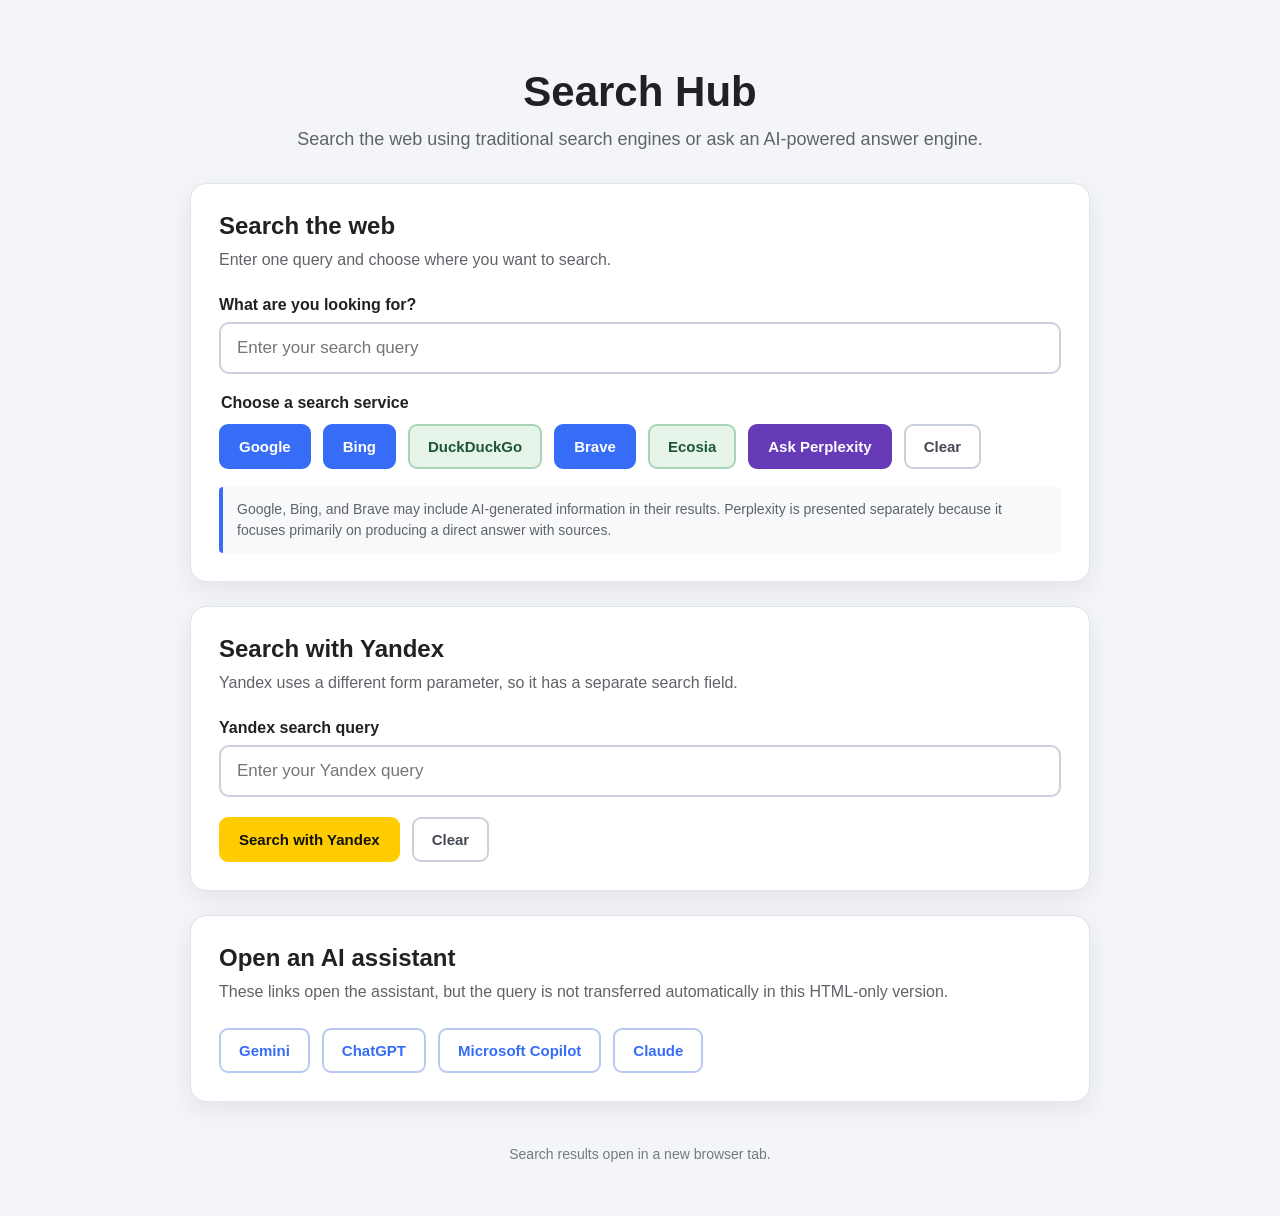
==== search/index.html @ da73d18c "google search and ai enhanced version" ====
<!DOCTYPE html>
<html lang="en">
<head>
	<meta charset="UTF-8">

	<meta
			name="viewport"
			content="width=device-width, initial-scale=1.0"
	>

	<title>Search Hub</title>

	<style>
        * {
            box-sizing: border-box;
        }

        body {
            margin: 0;
            padding: 40px 20px;
            min-height: 100vh;

            font-family: Arial, sans-serif;
            color: #202124;
            background-color: #f3f5f9;
        }

        .container {
            width: 100%;
            max-width: 900px;
            margin: 0 auto;
        }

        .page-header {
            margin-bottom: 30px;
            text-align: center;
        }

        .page-header h1 {
            margin-bottom: 10px;
            font-size: 42px;
        }

        .page-header p {
            margin: 0;
            color: #5f6368;
            font-size: 18px;
            line-height: 1.5;
        }

        .card {
            margin-bottom: 24px;
            padding: 28px;

            background-color: white;
            border: 1px solid #dfe3eb;
            border-radius: 16px;
            box-shadow: 0 8px 24px rgba(32, 33, 36, 0.08);
        }

        .card h2 {
            margin-top: 0;
            margin-bottom: 8px;
        }

        .section-description {
            margin-top: 0;
            margin-bottom: 24px;
            color: #5f6368;
            line-height: 1.5;
        }

        .search-label {
            display: block;
            margin-bottom: 8px;
            font-weight: bold;
        }

        .search-input {
            width: 100%;
            padding: 14px 16px;
            margin-bottom: 20px;

            font-size: 17px;
            border: 2px solid #cbd1dc;
            border-radius: 10px;
            outline: none;
        }

        .search-input:focus {
            border-color: #376df6;
        }

        fieldset {
            margin: 0;
            padding: 0;
            border: none;
        }

        legend {
            margin-bottom: 12px;
            font-weight: bold;
        }

        .engine-buttons {
            display: flex;
            flex-wrap: wrap;
            gap: 12px;
        }

        .engine-button,
        .reset-button,
        .assistant-link {
            padding: 12px 18px;

            font-family: inherit;
            font-size: 15px;
            font-weight: bold;
            text-decoration: none;

            border-radius: 9px;
            cursor: pointer;
        }

        .engine-button {
            color: white;
            background-color: #376df6;
            border: 2px solid #376df6;
        }

        .engine-button:hover {
            background-color: #2458d8;
            border-color: #2458d8;
        }

        .ai-button {
            background-color: #673ab7;
            border-color: #673ab7;
        }

        .ai-button:hover {
            background-color: #512da8;
            border-color: #512da8;
        }

        .privacy-button {
            color: #1d5632;
            background-color: #e6f4ea;
            border-color: #a8d5b6;
        }

        .privacy-button:hover {
            background-color: #d5eddc;
            border-color: #7fbf93;
        }

        .reset-button {
            color: #454a52;
            background-color: white;
            border: 2px solid #cbd1dc;
        }

        .reset-button:hover {
            background-color: #f1f3f4;
        }

        .yandex-button {
            color: #111111;
            background-color: #ffcc00;
            border-color: #ffcc00;
        }

        .yandex-button:hover {
            background-color: #efbd00;
            border-color: #efbd00;
        }

        .assistant-links {
            display: flex;
            flex-wrap: wrap;
            gap: 12px;
        }

        .assistant-link {
            display: inline-block;

            color: #376df6;
            background-color: white;
            border: 2px solid #b9c9f4;
        }

        .assistant-link:hover {
            color: white;
            background-color: #376df6;
            border-color: #376df6;
        }

        .note {
            margin-top: 18px;
            margin-bottom: 0;
            padding: 12px 14px;

            color: #5f6368;
            background-color: #f8f9fa;
            border-left: 4px solid #376df6;
            border-radius: 4px;

            font-size: 14px;
            line-height: 1.5;
        }

        footer {
            padding-top: 6px;
            color: #747981;
            text-align: center;
            font-size: 14px;
        }

        @media (max-width: 600px) {
            body {
                padding: 20px 12px;
            }

            .page-header h1 {
                font-size: 34px;
            }

            .card {
                padding: 20px;
            }

            .engine-button,
            .reset-button,
            .assistant-link {
                width: 100%;
                text-align: center;
            }
        }
	</style>
</head>

<body>

<div class="container">

	<header class="page-header">
		<h1>Search Hub</h1>

		<p>
			Search the web using traditional search engines
			or ask an AI-powered answer engine.
		</p>
	</header>

	<main>

		<!--
			Most search engines below accept the user's
			search text through a URL parameter named "q".
		-->
		<section class="card">
			<h2>Search the web</h2>

			<p class="section-description">
				Enter one query and choose where you want
				to search.
			</p>

			<form
					action="https://www.google.com/search"
					method="get"
					target="_blank"
			>
				<label
						class="search-label"
						for="main-search"
				>
					What are you looking for?
				</label>

				<input
						class="search-input"
						type="search"
						id="main-search"
						name="q"
						placeholder="Enter your search query"
						maxlength="200"
						required
				>

				<fieldset>
					<legend>Choose a search service</legend>

					<div class="engine-buttons">

						<button
								class="engine-button"
								type="submit"
								formaction="https://www.google.com/search"
						>
							Google
						</button>

						<button
								class="engine-button"
								type="submit"
								formaction="https://www.bing.com/search"
						>
							Bing
						</button>

						<button
								class="engine-button privacy-button"
								type="submit"
								formaction="https://duckduckgo.com/"
						>
							DuckDuckGo
						</button>

						<button
								class="engine-button"
								type="submit"
								formaction="https://search.brave.com/search"
						>
							Brave
						</button>

						<button
								class="engine-button privacy-button"
								type="submit"
								formaction="https://www.ecosia.org/search"
						>
							Ecosia
						</button>

						<button
								class="engine-button ai-button"
								type="submit"
								formaction="https://www.perplexity.ai/search"
						>
							Ask Perplexity
						</button>

						<button
								class="reset-button"
								type="reset"
						>
							Clear
						</button>

					</div>
				</fieldset>
			</form>

			<p class="note">
				Google, Bing, and Brave may include
				AI-generated information in their results.
				Perplexity is presented separately because
				it focuses primarily on producing a direct
				answer with sources.
			</p>
		</section>

		<!--
			Yandex uses a parameter named "text" instead of "q",
			so it needs its own form in an HTML-only solution.
		-->
		<section class="card">
			<h2>Search with Yandex</h2>

			<p class="section-description">
				Yandex uses a different form parameter,
				so it has a separate search field.
			</p>

			<form
					action="https://yandex.com/search/"
					method="get"
					target="_blank"
			>
				<label
						class="search-label"
						for="yandex-search"
				>
					Yandex search query
				</label>

				<input
						class="search-input"
						type="search"
						id="yandex-search"
						name="text"
						placeholder="Enter your Yandex query"
						maxlength="200"
						required
				>

				<div class="engine-buttons">
					<button
							class="engine-button yandex-button"
							type="submit"
					>
						Search with Yandex
					</button>

					<button
							class="reset-button"
							type="reset"
					>
						Clear
					</button>
				</div>
			</form>
		</section>

		<section class="card">
			<h2>Open an AI assistant</h2>

			<p class="section-description">
				These links open the assistant, but the query
				is not transferred automatically in this
				HTML-only version.
			</p>

			<nav
					class="assistant-links"
					aria-label="AI assistants"
			>
				<a
						class="assistant-link"
						href="https://gemini.google.com/"
						target="_blank"
						rel="noopener noreferrer"
				>
					Gemini
				</a>

				<a
						class="assistant-link"
						href="https://chatgpt.com/"
						target="_blank"
						rel="noopener noreferrer"
				>
					ChatGPT
				</a>

				<a
						class="assistant-link"
						href="https://copilot.microsoft.com/"
						target="_blank"
						rel="noopener noreferrer"
				>
					Microsoft Copilot
				</a>

				<a
						class="assistant-link"
						href="https://claude.ai/"
						target="_blank"
						rel="noopener noreferrer"
				>
					Claude
				</a>
			</nav>
		</section>

	</main>

	<footer>
		<p>
			Search results open in a new browser tab.
		</p>
	</footer>

</div>

</body>
</html>
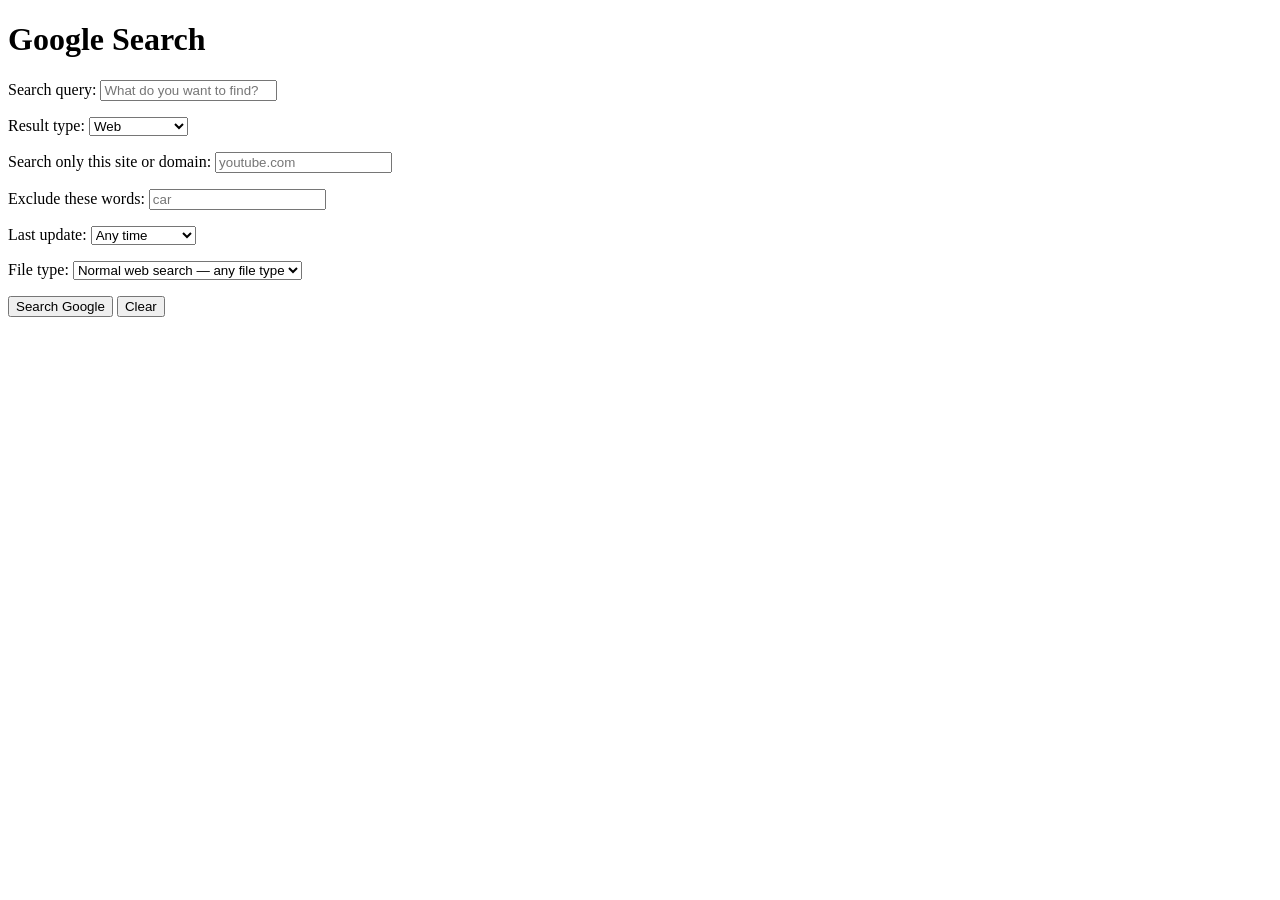
==== commit 8bd897ed: "google search fixed" ====
--- a/search/index.html
+++ b/search/index.html
@@ -2,477 +2,123 @@
 <html lang="en">
 <head>
 	<meta charset="UTF-8">
-
 	<meta
 			name="viewport"
 			content="width=device-width, initial-scale=1.0"
 	>
 
-	<title>Search Hub</title>
-
-	<style>
-        * {
-            box-sizing: border-box;
-        }
-
-        body {
-            margin: 0;
-            padding: 40px 20px;
-            min-height: 100vh;
-
-            font-family: Arial, sans-serif;
-            color: #202124;
-            background-color: #f3f5f9;
-        }
-
-        .container {
-            width: 100%;
-            max-width: 900px;
-            margin: 0 auto;
-        }
-
-        .page-header {
-            margin-bottom: 30px;
-            text-align: center;
-        }
-
-        .page-header h1 {
-            margin-bottom: 10px;
-            font-size: 42px;
-        }
-
-        .page-header p {
-            margin: 0;
-            color: #5f6368;
-            font-size: 18px;
-            line-height: 1.5;
-        }
-
-        .card {
-            margin-bottom: 24px;
-            padding: 28px;
-
-            background-color: white;
-            border: 1px solid #dfe3eb;
-            border-radius: 16px;
-            box-shadow: 0 8px 24px rgba(32, 33, 36, 0.08);
-        }
-
-        .card h2 {
-            margin-top: 0;
-            margin-bottom: 8px;
-        }
-
-        .section-description {
-            margin-top: 0;
-            margin-bottom: 24px;
-            color: #5f6368;
-            line-height: 1.5;
-        }
-
-        .search-label {
-            display: block;
-            margin-bottom: 8px;
-            font-weight: bold;
-        }
-
-        .search-input {
-            width: 100%;
-            padding: 14px 16px;
-            margin-bottom: 20px;
-
-            font-size: 17px;
-            border: 2px solid #cbd1dc;
-            border-radius: 10px;
-            outline: none;
-        }
-
-        .search-input:focus {
-            border-color: #376df6;
-        }
-
-        fieldset {
-            margin: 0;
-            padding: 0;
-            border: none;
-        }
-
-        legend {
-            margin-bottom: 12px;
-            font-weight: bold;
-        }
-
-        .engine-buttons {
-            display: flex;
-            flex-wrap: wrap;
-            gap: 12px;
-        }
-
-        .engine-button,
-        .reset-button,
-        .assistant-link {
-            padding: 12px 18px;
-
-            font-family: inherit;
-            font-size: 15px;
-            font-weight: bold;
-            text-decoration: none;
-
-            border-radius: 9px;
-            cursor: pointer;
-        }
-
-        .engine-button {
-            color: white;
-            background-color: #376df6;
-            border: 2px solid #376df6;
-        }
-
-        .engine-button:hover {
-            background-color: #2458d8;
-            border-color: #2458d8;
-        }
-
-        .ai-button {
-            background-color: #673ab7;
-            border-color: #673ab7;
-        }
-
-        .ai-button:hover {
-            background-color: #512da8;
-            border-color: #512da8;
-        }
-
-        .privacy-button {
-            color: #1d5632;
-            background-color: #e6f4ea;
-            border-color: #a8d5b6;
-        }
-
-        .privacy-button:hover {
-            background-color: #d5eddc;
-            border-color: #7fbf93;
-        }
-
-        .reset-button {
-            color: #454a52;
-            background-color: white;
-            border: 2px solid #cbd1dc;
-        }
-
-        .reset-button:hover {
-            background-color: #f1f3f4;
-        }
-
-        .yandex-button {
-            color: #111111;
-            background-color: #ffcc00;
-            border-color: #ffcc00;
-        }
-
-        .yandex-button:hover {
-            background-color: #efbd00;
-            border-color: #efbd00;
-        }
-
-        .assistant-links {
-            display: flex;
-            flex-wrap: wrap;
-            gap: 12px;
-        }
-
-        .assistant-link {
-            display: inline-block;
-
-            color: #376df6;
-            background-color: white;
-            border: 2px solid #b9c9f4;
-        }
-
-        .assistant-link:hover {
-            color: white;
-            background-color: #376df6;
-            border-color: #376df6;
-        }
-
-        .note {
-            margin-top: 18px;
-            margin-bottom: 0;
-            padding: 12px 14px;
-
-            color: #5f6368;
-            background-color: #f8f9fa;
-            border-left: 4px solid #376df6;
-            border-radius: 4px;
-
-            font-size: 14px;
-            line-height: 1.5;
-        }
-
-        footer {
-            padding-top: 6px;
-            color: #747981;
-            text-align: center;
-            font-size: 14px;
-        }
-
-        @media (max-width: 600px) {
-            body {
-                padding: 20px 12px;
-            }
-
-            .page-header h1 {
-                font-size: 34px;
-            }
-
-            .card {
-                padding: 20px;
-            }
-
-            .engine-button,
-            .reset-button,
-            .assistant-link {
-                width: 100%;
-                text-align: center;
-            }
-        }
-	</style>
+	<title>Google Search Form</title>
 </head>
 
 <body>
 
-<div class="container">
+<h1>Google Search</h1>
 
-	<header class="page-header">
-		<h1>Search Hub</h1>
+<form
+		action="https://www.google.com/search"
+		method="get"
+		target="_blank"
+>
 
-		<p>
-			Search the web using traditional search engines
-			or ask an AI-powered answer engine.
-		</p>
-	</header>
+	<p>
+		<label for="search-query">
+			Search query:
+		</label>
 
-	<main>
+		<input
+				type="search"
+				id="search-query"
+				name="q"
+				placeholder="What do you want to find?"
+				required
+		>
+	</p>
 
-		<!--
-			Most search engines below accept the user's
-			search text through a URL parameter named "q".
-		-->
-		<section class="card">
-			<h2>Search the web</h2>
+	<p>
+		<label for="search-filter">
+			Result type:
+		</label>
+<!--https://support.google.com/websearch/answer/2466433?hl=en-->
+		<select id="search-filter" name="udm">
+			<option value="" selected>Web</option>
+			<option value="36">Books</option>
+			<option value="18">Forums</option>
+			<option value="2">Images</option>
+			<option value="12">News</option>
+			<option value="28">Shopping</option>
+			<option value="39">Short Videos</option>
+			<option value="7">Videos</option>
+		</select>
+	</p>
 
-			<p class="section-description">
-				Enter one query and choose where you want
-				to search.
-			</p>
+	<p>
+		<label for="site-search">
+			Search only this site or domain:
+		</label>
 
-			<form
-					action="https://www.google.com/search"
-					method="get"
-					target="_blank"
-			>
-				<label
-						class="search-label"
-						for="main-search"
-				>
-					What are you looking for?
-				</label>
+		<input
+				type="text"
+				id="site-search"
+				name="as_sitesearch"
+				placeholder="youtube.com"
+		>
+	</p>
 
-				<input
-						class="search-input"
-						type="search"
-						id="main-search"
-						name="q"
-						placeholder="Enter your search query"
-						maxlength="200"
-						required
-				>
+	<p>
+		<label for="excluded-words">
+			Exclude these words:
+		</label>
 
-				<fieldset>
-					<legend>Choose a search service</legend>
+		<input
+				type="text"
+				id="excluded-words"
+				name="as_eq"
+				placeholder="car"
+		>
+	</p>
 
-					<div class="engine-buttons">
+	<p>
+		<label for="last-update">
+			Last update:
+		</label>
 
-						<button
-								class="engine-button"
-								type="submit"
-								formaction="https://www.google.com/search"
-						>
-							Google
-						</button>
+		<select id="last-update" name="as_qdr">
+			<option value="" selected>Any time</option>
+			<option value="d">Past 24 hours</option>
+			<option value="w">Past week</option>
+			<option value="m">Past month</option>
+			<option value="y">Past year</option>
+		</select>
+	</p>
 
-						<button
-								class="engine-button"
-								type="submit"
-								formaction="https://www.bing.com/search"
-						>
-							Bing
-						</button>
+	<p>
+		<label for="file-type">
+			File type:
+		</label>
 
-						<button
-								class="engine-button privacy-button"
-								type="submit"
-								formaction="https://duckduckgo.com/"
-						>
-							DuckDuckGo
-						</button>
+		<select id="file-type" name="as_filetype">
+			<option value="" selected>
+				Normal web search — any file type
+			</option>
 
-						<button
-								class="engine-button"
-								type="submit"
-								formaction="https://search.brave.com/search"
-						>
-							Brave
-						</button>
+			<option value="pdf">PDF</option>
+			<option value="doc">Microsoft Word</option>
+			<option value="xls">Microsoft Excel</option>
+			<option value="ppt">Microsoft PowerPoint</option>
+			<option value="rtf">Rich Text Format</option>
+			<option value="txt">Text file</option>
+		</select>
+	</p>
 
-						<button
-								class="engine-button privacy-button"
-								type="submit"
-								formaction="https://www.ecosia.org/search"
-						>
-							Ecosia
-						</button>
+	<button type="submit">
+		Search Google
+	</button>
 
-						<button
-								class="engine-button ai-button"
-								type="submit"
-								formaction="https://www.perplexity.ai/search"
-						>
-							Ask Perplexity
-						</button>
+	<button type="reset">
+		Clear
+	</button>
 
-						<button
-								class="reset-button"
-								type="reset"
-						>
-							Clear
-						</button>
-
-					</div>
-				</fieldset>
-			</form>
-
-			<p class="note">
-				Google, Bing, and Brave may include
-				AI-generated information in their results.
-				Perplexity is presented separately because
-				it focuses primarily on producing a direct
-				answer with sources.
-			</p>
-		</section>
-
-		<!--
-			Yandex uses a parameter named "text" instead of "q",
-			so it needs its own form in an HTML-only solution.
-		-->
-		<section class="card">
-			<h2>Search with Yandex</h2>
-
-			<p class="section-description">
-				Yandex uses a different form parameter,
-				so it has a separate search field.
-			</p>
-
-			<form
-					action="https://yandex.com/search/"
-					method="get"
-					target="_blank"
-			>
-				<label
-						class="search-label"
-						for="yandex-search"
-				>
-					Yandex search query
-				</label>
-
-				<input
-						class="search-input"
-						type="search"
-						id="yandex-search"
-						name="text"
-						placeholder="Enter your Yandex query"
-						maxlength="200"
-						required
-				>
-
-				<div class="engine-buttons">
-					<button
-							class="engine-button yandex-button"
-							type="submit"
-					>
-						Search with Yandex
-					</button>
-
-					<button
-							class="reset-button"
-							type="reset"
-					>
-						Clear
-					</button>
-				</div>
-			</form>
-		</section>
-
-		<section class="card">
-			<h2>Open an AI assistant</h2>
-
-			<p class="section-description">
-				These links open the assistant, but the query
-				is not transferred automatically in this
-				HTML-only version.
-			</p>
-
-			<nav
-					class="assistant-links"
-					aria-label="AI assistants"
-			>
-				<a
-						class="assistant-link"
-						href="https://gemini.google.com/"
-						target="_blank"
-						rel="noopener noreferrer"
-				>
-					Gemini
-				</a>
-
-				<a
-						class="assistant-link"
-						href="https://chatgpt.com/"
-						target="_blank"
-						rel="noopener noreferrer"
-				>
-					ChatGPT
-				</a>
-
-				<a
-						class="assistant-link"
-						href="https://copilot.microsoft.com/"
-						target="_blank"
-						rel="noopener noreferrer"
-				>
-					Microsoft Copilot
-				</a>
-
-				<a
-						class="assistant-link"
-						href="https://claude.ai/"
-						target="_blank"
-						rel="noopener noreferrer"
-				>
-					Claude
-				</a>
-			</nav>
-		</section>
-
-	</main>
-
-	<footer>
-		<p>
-			Search results open in a new browser tab.
-		</p>
-	</footer>
-
-</div>
+</form>
 
 </body>
 </html>
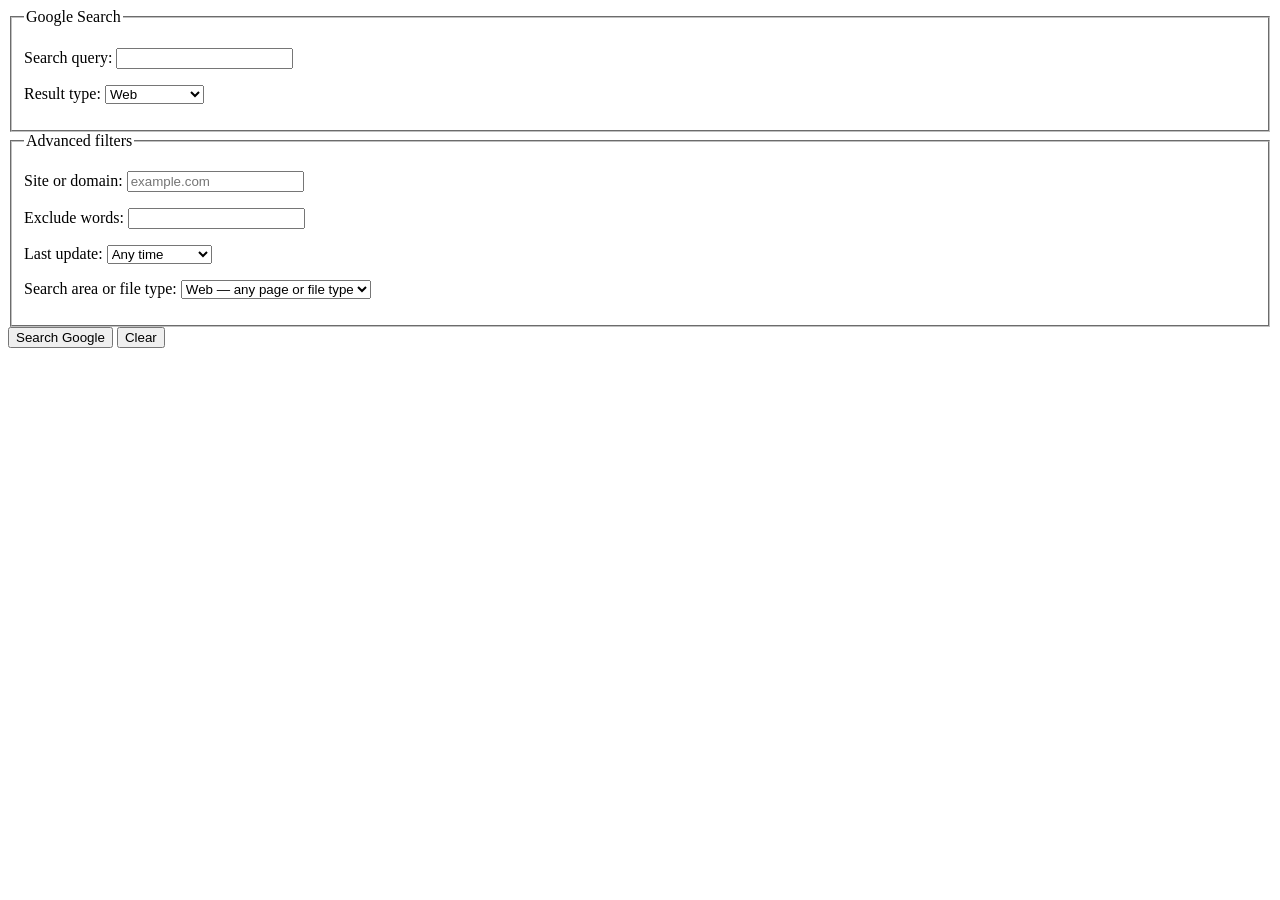
==== commit bfa912f9: "google search fixed" ====
--- a/search/index.html
+++ b/search/index.html
@@ -2,123 +2,103 @@
 <html lang="en">
 <head>
 	<meta charset="UTF-8">
-	<meta
-			name="viewport"
-			content="width=device-width, initial-scale=1.0"
-	>
-
+	<meta name="viewport" content="width=device-width, initial-scale=1.0">
 	<title>Google Search Form</title>
 </head>
 
 <body>
-
-<h1>Google Search</h1>
-
 <form
 		action="https://www.google.com/search"
 		method="get"
 		target="_blank"
 >
+	<fieldset>
+		<legend>Google Search</legend>
 
-	<p>
-		<label for="search-query">
-			Search query:
-		</label>
+		<p>
+			<label for="search-query">Search query:</label>
 
-		<input
-				type="search"
-				id="search-query"
-				name="q"
-				placeholder="What do you want to find?"
-				required
-		>
-	</p>
+			<input
+					type="search"
+					id="search-query"
+					name="q"
+					required
+			>
+		</p>
 
-	<p>
-		<label for="search-filter">
-			Result type:
-		</label>
-<!--https://support.google.com/websearch/answer/2466433?hl=en-->
-		<select id="search-filter" name="udm">
-			<option value="" selected>Web</option>
-			<option value="36">Books</option>
-			<option value="18">Forums</option>
-			<option value="2">Images</option>
-			<option value="12">News</option>
-			<option value="28">Shopping</option>
-			<option value="39">Short Videos</option>
-			<option value="7">Videos</option>
-		</select>
-	</p>
+		<p>
+			<label for="result-type">Result type:</label>
 
-	<p>
-		<label for="site-search">
-			Search only this site or domain:
-		</label>
+			<select id="result-type" name="udm">
+				<option value="" selected>Web</option>
+				<option value="36">Books</option>
+				<option value="18">Forums</option>
+				<option value="2">Images</option>
+				<option value="12">News</option>
+				<option value="28">Shopping</option>
+				<option value="39">Short Videos</option>
+				<option value="7">Videos</option>
+			</select>
+		</p>
+	</fieldset>
 
-		<input
-				type="text"
-				id="site-search"
-				name="as_sitesearch"
-				placeholder="youtube.com"
-		>
-	</p>
+	<fieldset>
+		<legend>Advanced filters</legend>
 
-	<p>
-		<label for="excluded-words">
-			Exclude these words:
-		</label>
+<!--		extended with paramaters from https://support.google.com/websearch/answer/2466433?hl=en-->
 
-		<input
-				type="text"
-				id="excluded-words"
-				name="as_eq"
-				placeholder="car"
-		>
-	</p>
+		<p>
+			<label for="site-search">Site or domain:</label>
 
-	<p>
-		<label for="last-update">
-			Last update:
-		</label>
+			<input
+					type="text"
+					id="site-search"
+					name="as_sitesearch"
+					placeholder="example.com"
+			>
+		</p>
 
-		<select id="last-update" name="as_qdr">
-			<option value="" selected>Any time</option>
-			<option value="d">Past 24 hours</option>
-			<option value="w">Past week</option>
-			<option value="m">Past month</option>
-			<option value="y">Past year</option>
-		</select>
-	</p>
+		<p>
+			<label for="excluded-words">Exclude words:</label>
 
-	<p>
-		<label for="file-type">
-			File type:
-		</label>
+			<input
+					type="text"
+					id="excluded-words"
+					name="as_eq"
+			>
+		</p>
 
-		<select id="file-type" name="as_filetype">
-			<option value="" selected>
-				Normal web search — any file type
-			</option>
+		<p>
+			<label for="last-update">Last update:</label>
 
-			<option value="pdf">PDF</option>
-			<option value="doc">Microsoft Word</option>
-			<option value="xls">Microsoft Excel</option>
-			<option value="ppt">Microsoft PowerPoint</option>
-			<option value="rtf">Rich Text Format</option>
-			<option value="txt">Text file</option>
-		</select>
-	</p>
+			<select id="last-update" name="as_qdr">
+				<option value="" selected>Any time</option>
+				<option value="d">Past 24 hours</option>
+				<option value="w">Past week</option>
+				<option value="m">Past month</option>
+				<option value="y">Past year</option>
+			</select>
+		</p>
 
-	<button type="submit">
-		Search Google
-	</button>
+		<p>
+			<label for="file-type">Search area or file type:</label>
 
-	<button type="reset">
-		Clear
-	</button>
+			<select id="file-type" name="as_filetype">
+				<option value="" selected>
+					Web — any page or file type
+				</option>
+				<option value="pdf">PDF</option>
+				<option value="doc">Microsoft Word</option>
+				<option value="xls">Microsoft Excel</option>
+				<option value="ppt">Microsoft PowerPoint</option>
+				<option value="rtf">Rich Text Format</option>
+				<option value="txt">Text file</option>
+			</select>
+		</p>
+	</fieldset>
 
+	<button type="submit">Search Google</button>
+	<button type="reset">Clear</button>
 </form>
-
 </body>
 </html>
